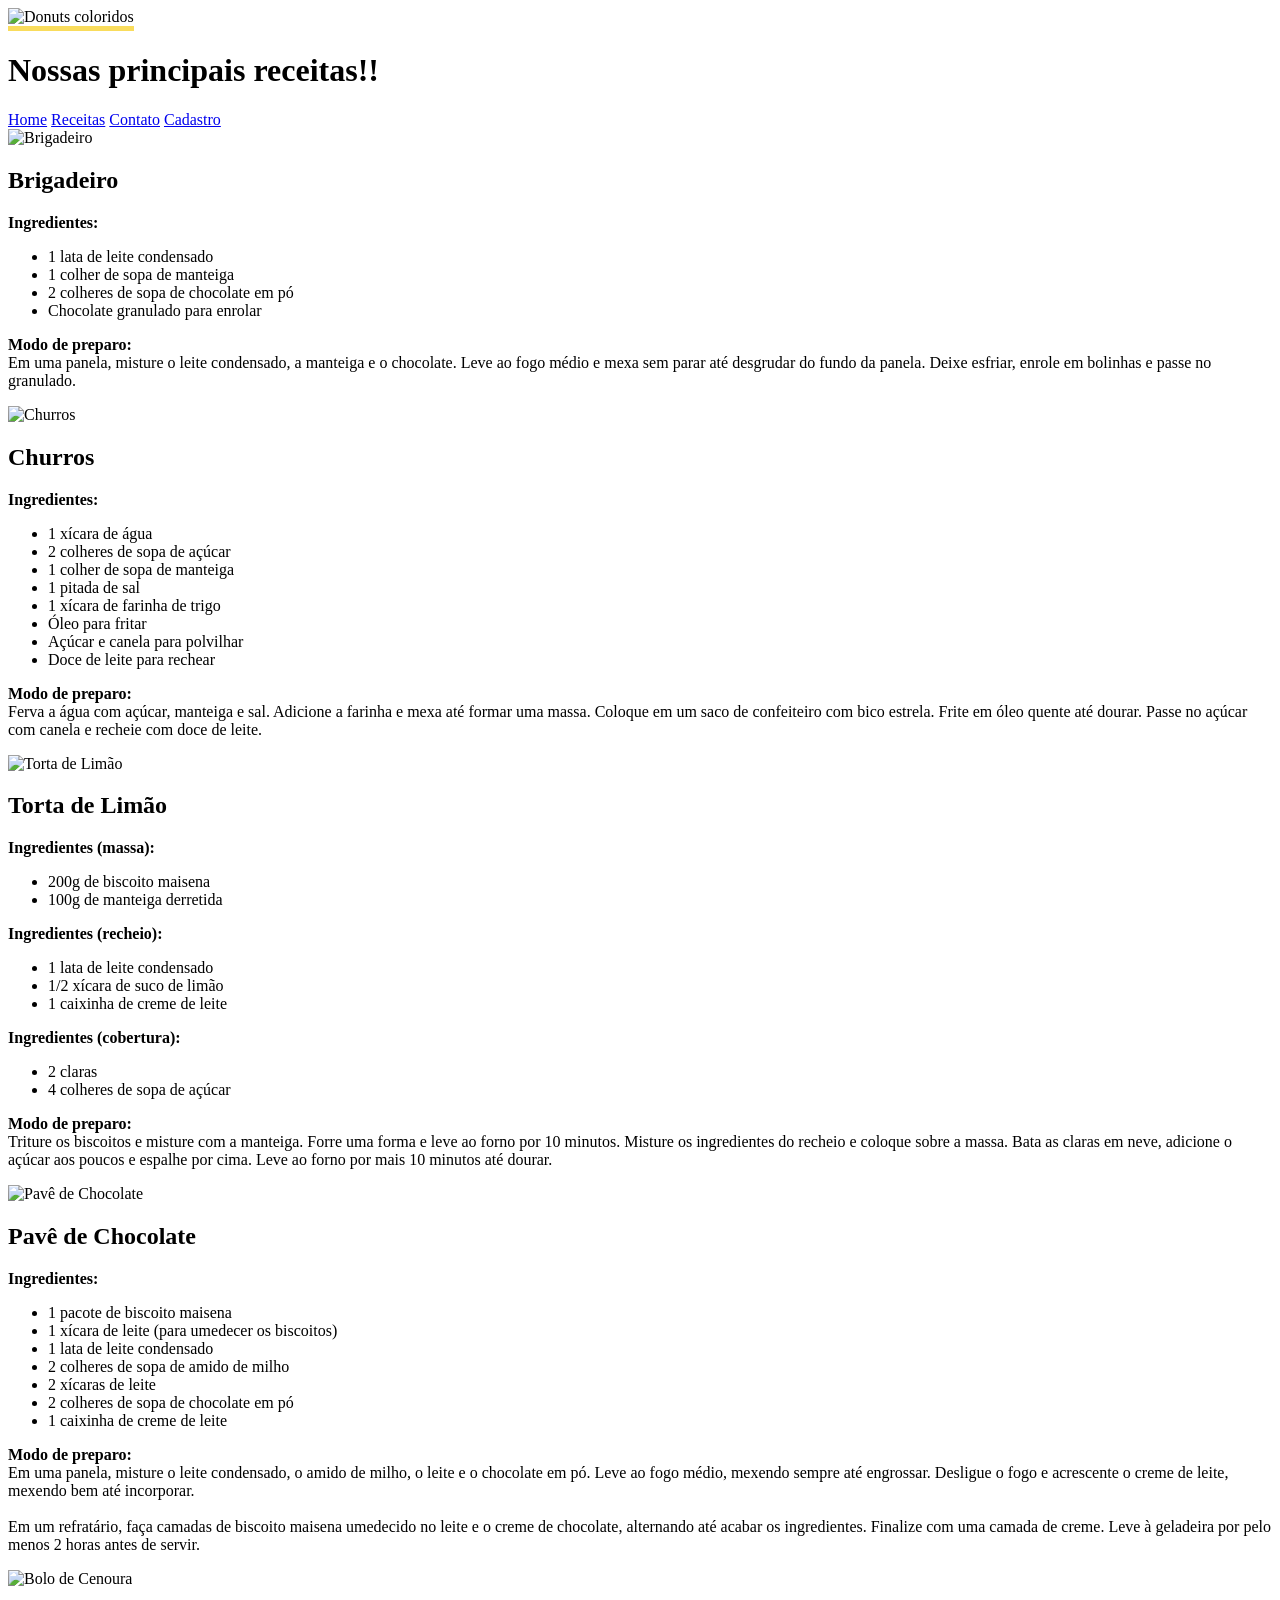
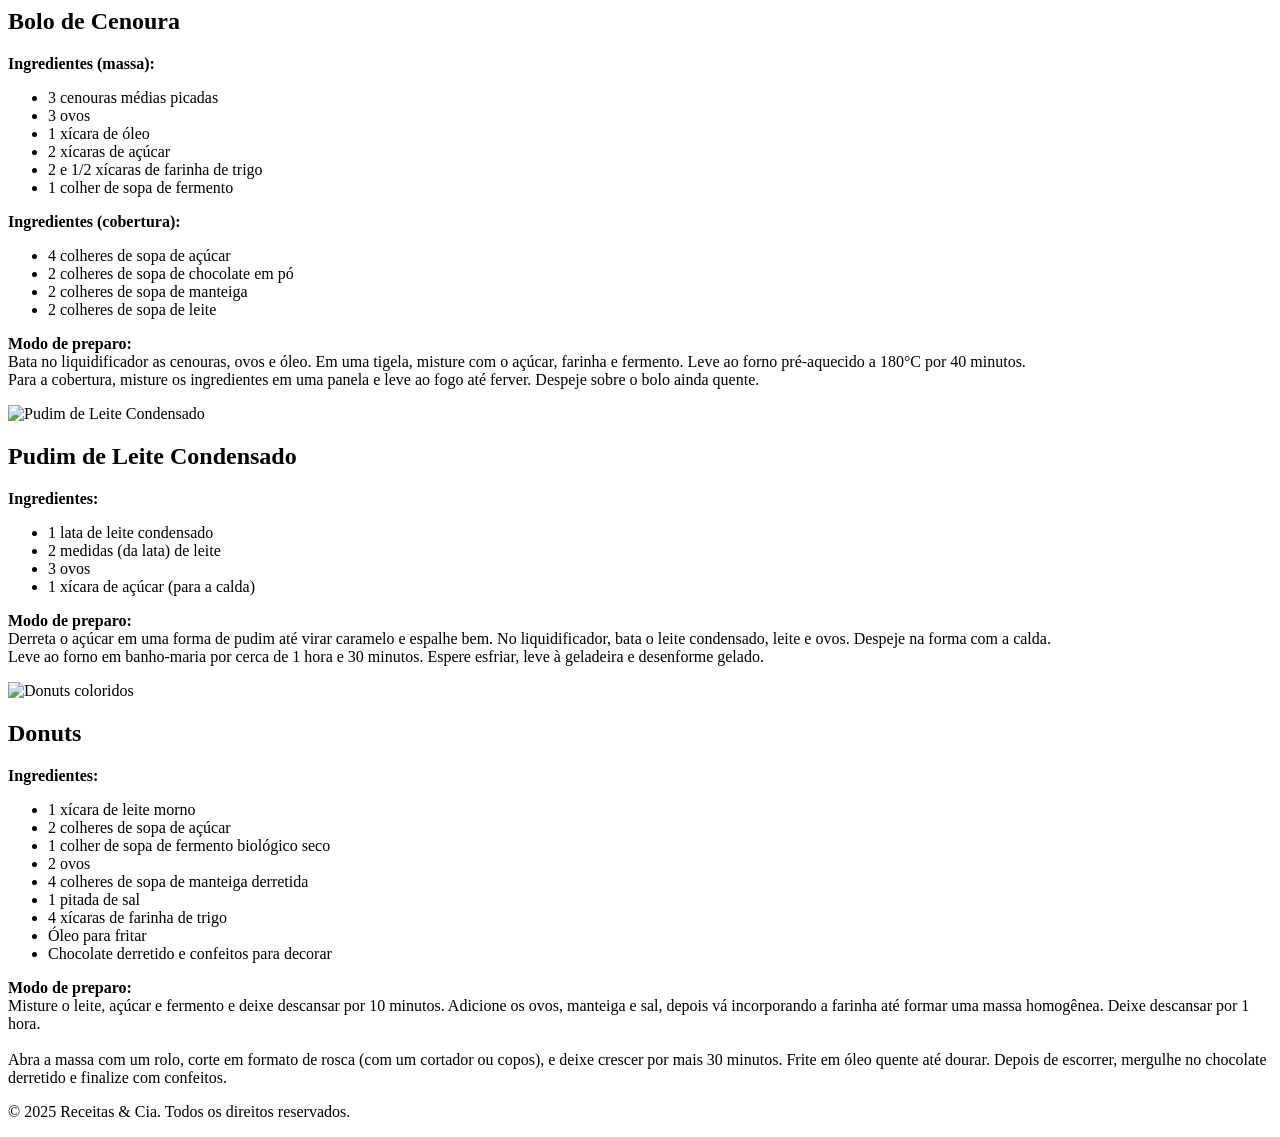
==== index1.html @ c188eab4 "Add files via upload" ====
<!DOCTYPE html>
<html lang="pt-br">
<head>
  <meta charset="UTF-8" />
  <meta name="viewport" content="width=device-width, initial-scale=1.0" />
  <title>Receitas de Doces Famosos</title>
  <link rel="website icon" type="png" href="logo.png">
  <link rel="stylesheet" href="style1.css" />
</head>
<body>

  <header>
    <img src="principal.jpg" alt="Donuts coloridos" style="width: 100%; max-height: 300px; object-fit: cover; border-bottom: 5px solid #f9dc5c;">
    <h1>Nossas principais receitas!!</h1>
  </header>

  <nav>
    <a href="index.html">Home</a>
    <a href="index1.html">Receitas</a>
    <a href="index2.html">Contato</a>
    <a href="index3.html">Cadastro</a>
  </nav>

  <main class="container">

    <div class="receita" id="brigadeiro">
      <img src="brigadeiro.jpg" alt="Brigadeiro">
      <div class="receita-content">
        <h2>Brigadeiro</h2>
        <p><strong>Ingredientes:</strong></p>
        <ul>
          <li>1 lata de leite condensado</li>
          <li>1 colher de sopa de manteiga</li>
          <li>2 colheres de sopa de chocolate em pó</li>
          <li>Chocolate granulado para enrolar</li>
        </ul>
        <p><strong>Modo de preparo:</strong><br>
          Em uma panela, misture o leite condensado, a manteiga e o chocolate. Leve ao fogo médio e mexa sem parar até desgrudar do fundo da panela. Deixe esfriar, enrole em bolinhas e passe no granulado.
        </p>
      </div>
    </div>

    <div class="receita" id="churros">
      <img src="churros.jpg" alt="Churros">
      <div class="receita-content">
        <h2>Churros</h2>
        <p><strong>Ingredientes:</strong></p>
        <ul>
          <li>1 xícara de água</li>
          <li>2 colheres de sopa de açúcar</li>
          <li>1 colher de sopa de manteiga</li>
          <li>1 pitada de sal</li>
          <li>1 xícara de farinha de trigo</li>
          <li>Óleo para fritar</li>
          <li>Açúcar e canela para polvilhar</li>
          <li>Doce de leite para rechear</li>
        </ul>
        <p><strong>Modo de preparo:</strong><br>
          Ferva a água com açúcar, manteiga e sal. Adicione a farinha e mexa até formar uma massa. Coloque em um saco de confeiteiro com bico estrela. Frite em óleo quente até dourar. Passe no açúcar com canela e recheie com doce de leite.
        </p>
      </div>
    </div>

    <div class="receita" id="limao">
      <img src="limao.jpg" alt="Torta de Limão">
      <div class="receita-content">
        <h2>Torta de Limão</h2>
        <p><strong>Ingredientes (massa):</strong></p>
        <ul>
          <li>200g de biscoito maisena</li>
          <li>100g de manteiga derretida</li>
        </ul>
        <p><strong>Ingredientes (recheio):</strong></p>
        <ul>
          <li>1 lata de leite condensado</li>
          <li>1/2 xícara de suco de limão</li>
          <li>1 caixinha de creme de leite</li>
        </ul>
        <p><strong>Ingredientes (cobertura):</strong></p>
        <ul>
          <li>2 claras</li>
          <li>4 colheres de sopa de açúcar</li>
        </ul>
        <p><strong>Modo de preparo:</strong><br>
          Triture os biscoitos e misture com a manteiga. Forre uma forma e leve ao forno por 10 minutos. Misture os ingredientes do recheio e coloque sobre a massa. Bata as claras em neve, adicione o açúcar aos poucos e espalhe por cima. Leve ao forno por mais 10 minutos até dourar.
        </p>
      </div>
    </div>

    <div class="receita" id="pave">
      <img src="pave.jpg" alt="Pavê de Chocolate">
      <div class="receita-content">
        <h2>Pavê de Chocolate</h2>
        <p><strong>Ingredientes:</strong></p>
        <ul>
          <li>1 pacote de biscoito maisena</li>
          <li>1 xícara de leite (para umedecer os biscoitos)</li>
          <li>1 lata de leite condensado</li>
          <li>2 colheres de sopa de amido de milho</li>
          <li>2 xícaras de leite</li>
          <li>2 colheres de sopa de chocolate em pó</li>
          <li>1 caixinha de creme de leite</li>
        </ul>
        <p><strong>Modo de preparo:</strong><br>
          Em uma panela, misture o leite condensado, o amido de milho, o leite e o chocolate em pó. Leve ao fogo médio, mexendo sempre até engrossar. Desligue o fogo e acrescente o creme de leite, mexendo bem até incorporar.<br><br>
          Em um refratário, faça camadas de biscoito maisena umedecido no leite e o creme de chocolate, alternando até acabar os ingredientes. Finalize com uma camada de creme. Leve à geladeira por pelo menos 2 horas antes de servir.
        </p>
      </div>
    </div>

    <div class="receita" id="cenoura">
      <img src="cl.jpg" alt="Bolo de Cenoura">
      <div class="receita-content">
        <h2>Bolo de Cenoura</h2>
        <p><strong>Ingredientes (massa):</strong></p>
        <ul>
          <li>3 cenouras médias picadas</li>
          <li>3 ovos</li>
          <li>1 xícara de óleo</li>
          <li>2 xícaras de açúcar</li>
          <li>2 e 1/2 xícaras de farinha de trigo</li>
          <li>1 colher de sopa de fermento</li>
        </ul>
        <p><strong>Ingredientes (cobertura):</strong></p>
        <ul>
          <li>4 colheres de sopa de açúcar</li>
          <li>2 colheres de sopa de chocolate em pó</li>
          <li>2 colheres de sopa de manteiga</li>
          <li>2 colheres de sopa de leite</li>
        </ul>
        <p><strong>Modo de preparo:</strong><br>
          Bata no liquidificador as cenouras, ovos e óleo. Em uma tigela, misture com o açúcar, farinha e fermento. Leve ao forno pré-aquecido a 180°C por 40 minutos.<br>
          Para a cobertura, misture os ingredientes em uma panela e leve ao fogo até ferver. Despeje sobre o bolo ainda quente.
        </p>
      </div>
    </div>

    <div class="receita" id="pudim">
      <img src="pd.jpg" alt="Pudim de Leite Condensado">
      <div class="receita-content">
        <h2>Pudim de Leite Condensado</h2>
        <p><strong>Ingredientes:</strong></p>
        <ul>
          <li>1 lata de leite condensado</li>
          <li>2 medidas (da lata) de leite</li>
          <li>3 ovos</li>
          <li>1 xícara de açúcar (para a calda)</li>
        </ul>
        <p><strong>Modo de preparo:</strong><br>
          Derreta o açúcar em uma forma de pudim até virar caramelo e espalhe bem. No liquidificador, bata o leite condensado, leite e ovos. Despeje na forma com a calda.<br>
          Leve ao forno em banho-maria por cerca de 1 hora e 30 minutos. Espere esfriar, leve à geladeira e desenforme gelado.
        </p>
      </div>
    </div>

    <div class="receita" id="donuts">
      <img src="dn.jpg" alt="Donuts coloridos">
      <div class="receita-content">
        <h2>Donuts</h2>
        <p><strong>Ingredientes:</strong></p>
        <ul>
          <li>1 xícara de leite morno</li>
          <li>2 colheres de sopa de açúcar</li>
          <li>1 colher de sopa de fermento biológico seco</li>
          <li>2 ovos</li>
          <li>4 colheres de sopa de manteiga derretida</li>
          <li>1 pitada de sal</li>
          <li>4 xícaras de farinha de trigo</li>
          <li>Óleo para fritar</li>
          <li>Chocolate derretido e confeitos para decorar</li>
        </ul>
        <p><strong>Modo de preparo:</strong><br>
          Misture o leite, açúcar e fermento e deixe descansar por 10 minutos. Adicione os ovos, manteiga e sal, depois vá incorporando a farinha até formar uma massa homogênea. Deixe descansar por 1 hora.<br><br>
          Abra a massa com um rolo, corte em formato de rosca (com um cortador ou copos), e deixe crescer por mais 30 minutos. Frite em óleo quente até dourar. Depois de escorrer, mergulhe no chocolate derretido e finalize com confeitos.
        </p>
      </div>
    </div>

  </main>

  <footer>
    <p>&copy; 2025 Receitas & Cia. Todos os direitos reservados.</p>
  </footer>

</body>
</html>
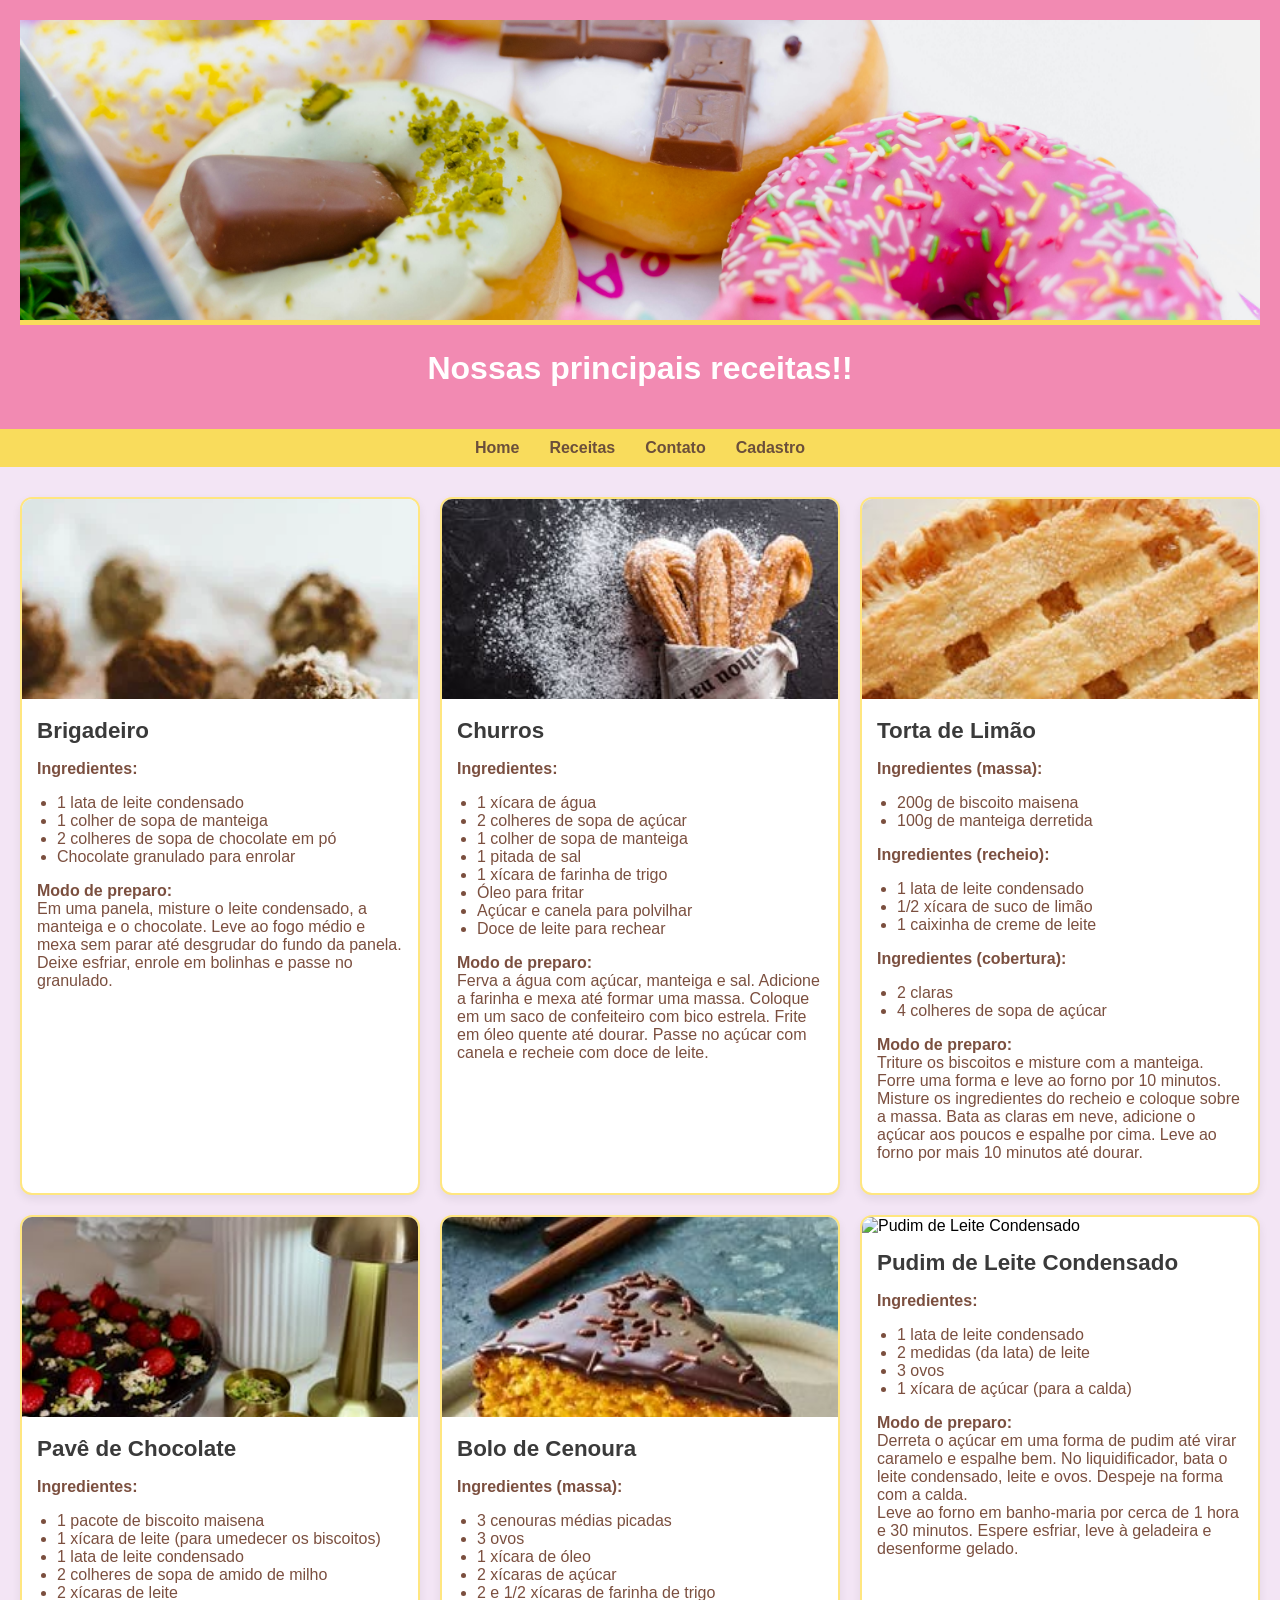
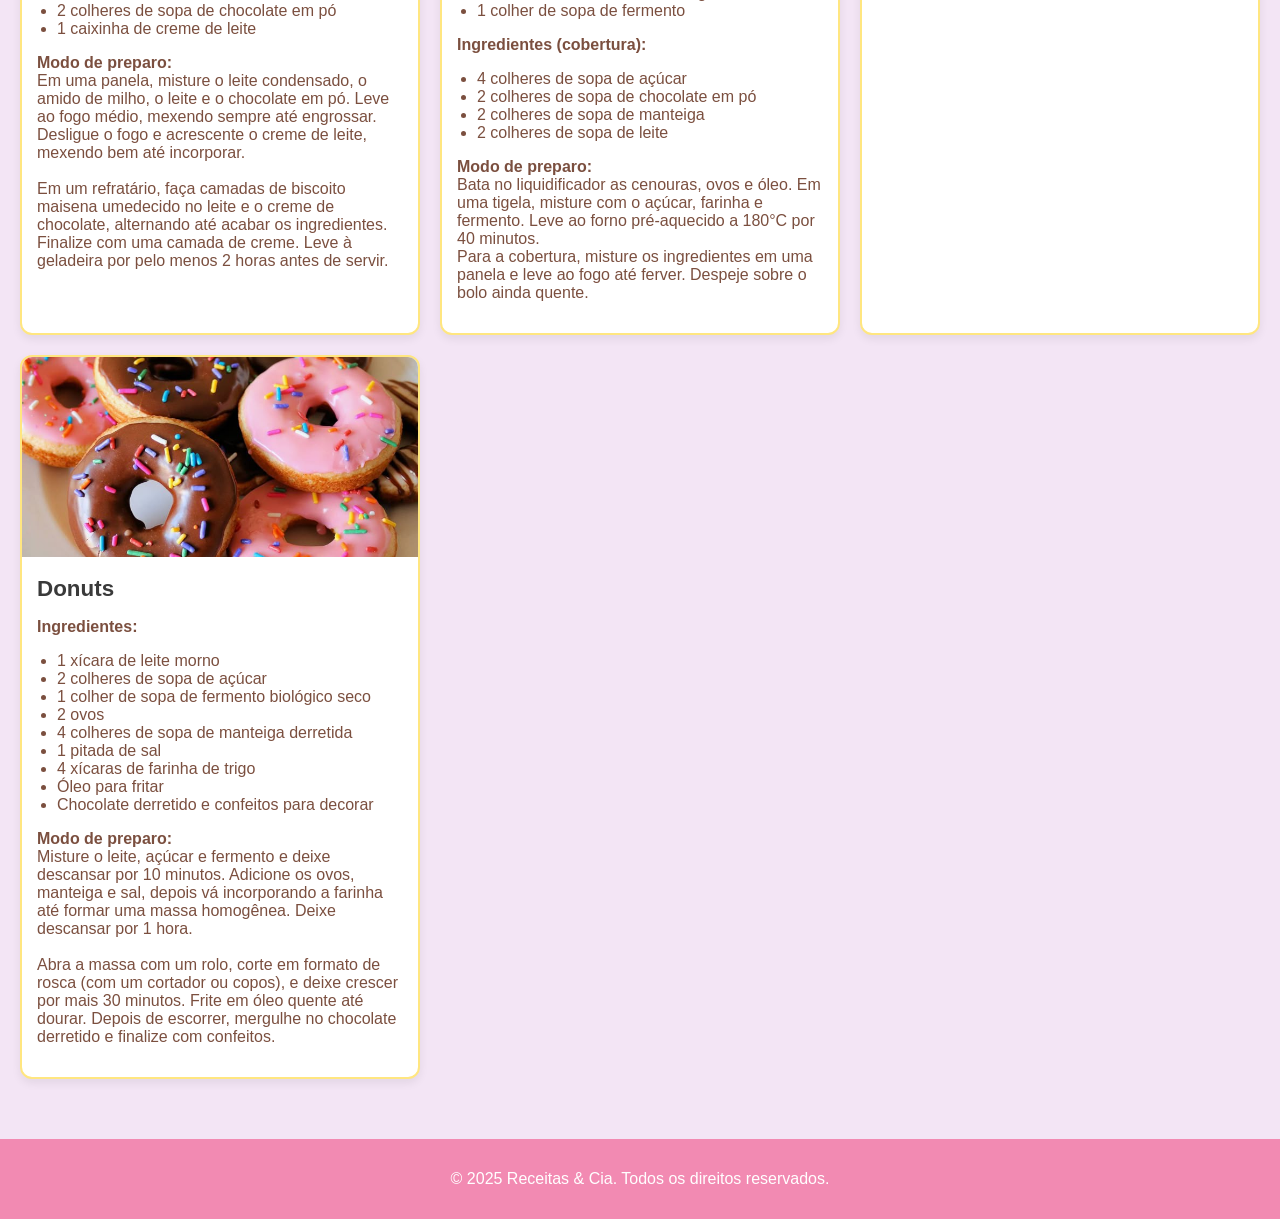
==== commit 762e8bc3: "Update image paths in index1.html" ====
--- a/index1.html
+++ b/index1.html
@@ -4,13 +4,13 @@
   <meta charset="UTF-8" />
   <meta name="viewport" content="width=device-width, initial-scale=1.0" />
   <title>Receitas de Doces Famosos</title>
-  <link rel="website icon" type="png" href="logo.png">
-  <link rel="stylesheet" href="style1.css" />
+  <link rel="website icon" type="png" href="img/logo.png">
+  <link rel="stylesheet" href="css/style1.css" />
 </head>
 <body>
 
   <header>
-    <img src="principal.jpg" alt="Donuts coloridos" style="width: 100%; max-height: 300px; object-fit: cover; border-bottom: 5px solid #f9dc5c;">
+    <img src="img/principal.jpg" alt="Donuts coloridos" style="width: 100%; max-height: 300px; object-fit: cover; border-bottom: 5px solid #f9dc5c;">
     <h1>Nossas principais receitas!!</h1>
   </header>
 
@@ -24,7 +24,7 @@
   <main class="container">
 
     <div class="receita" id="brigadeiro">
-      <img src="brigadeiro.jpg" alt="Brigadeiro">
+      <img src="img/brigadeiro.jpg" alt="Brigadeiro">
       <div class="receita-content">
         <h2>Brigadeiro</h2>
         <p><strong>Ingredientes:</strong></p>
@@ -41,7 +41,7 @@
     </div>
 
     <div class="receita" id="churros">
-      <img src="churros.jpg" alt="Churros">
+      <img src="img/churros.jpg" alt="Churros">
       <div class="receita-content">
         <h2>Churros</h2>
         <p><strong>Ingredientes:</strong></p>
@@ -62,7 +62,7 @@
     </div>
 
     <div class="receita" id="limao">
-      <img src="limao.jpg" alt="Torta de Limão">
+      <img src="img/limao.jpg" alt="Torta de Limão">
       <div class="receita-content">
         <h2>Torta de Limão</h2>
         <p><strong>Ingredientes (massa):</strong></p>
@@ -88,7 +88,7 @@
     </div>
 
     <div class="receita" id="pave">
-      <img src="pave.jpg" alt="Pavê de Chocolate">
+      <img src="img/pave.jpg" alt="Pavê de Chocolate">
       <div class="receita-content">
         <h2>Pavê de Chocolate</h2>
         <p><strong>Ingredientes:</strong></p>
@@ -109,7 +109,7 @@
     </div>
 
     <div class="receita" id="cenoura">
-      <img src="cl.jpg" alt="Bolo de Cenoura">
+      <img src="img/cl.jpg" alt="Bolo de Cenoura">
       <div class="receita-content">
         <h2>Bolo de Cenoura</h2>
         <p><strong>Ingredientes (massa):</strong></p>
@@ -154,7 +154,7 @@
     </div>
 
     <div class="receita" id="donuts">
-      <img src="dn.jpg" alt="Donuts coloridos">
+      <img src="img/dn.jpg" alt="Donuts coloridos">
       <div class="receita-content">
         <h2>Donuts</h2>
         <p><strong>Ingredientes:</strong></p>
--- a/css/style1.css
+++ b/css/style1.css
@@ -0,0 +1,83 @@
+body {
+    font-family: 'Segoe UI', sans-serif;
+    background-color: #f3e5f5;
+    margin: 0;
+    padding: 0;
+  }
+  nav {
+    background-color: #f9dc5c;
+    display: flex;
+    justify-content: center;
+    padding: 10px;
+}
+
+nav a {
+    color: #6b4f3b;
+    text-decoration: none;
+    margin: 0 15px;
+    font-weight: bold;
+    transition: color 0.3s ease;
+}
+
+nav a:hover {
+    color: #f28ab2;
+}
+  
+  header {
+    background-color: #f28ab2;
+    color: white;
+    padding: 20px;
+    text-align: center;
+    box-shadow: 0 2px 8px rgba(0, 0, 0, 0.1);
+  }
+  
+  .container {
+    display: grid;
+    grid-template-columns: repeat(auto-fit, minmax(300px, 1fr));
+    gap: 20px;
+    padding: 30px 20px;
+  }
+  
+  .receita {
+    background-color: #ffffff;
+    border: 2px solid #ffe680;
+    border-radius: 12px;
+    box-shadow: 0 4px 10px rgba(0, 0, 0, 0.07);
+    overflow: hidden;
+  }
+  
+  .receita img {
+    width: 100%;
+    height: 200px;
+    object-fit: cover;
+  }
+  
+  .receita-content {
+    padding: 15px;
+  }
+  
+  .receita h2 {
+    margin: 0 0 10px;
+    font-size: 1.4em;
+    color: #3a3a3a;
+  }
+  
+  .receita p, .receita ul {
+    font-size: 1em;
+    color: #7b4f3f;
+  }
+  
+  .receita ul {
+    margin-top: 5px;
+    margin-bottom: 15px;
+    padding-left: 20px;
+  }
+  footer {
+    background-color:#f28ab2;
+    color: white;
+    text-align: center;
+    padding: 15px;
+    margin-top: 30px;
+  }
+
+  
